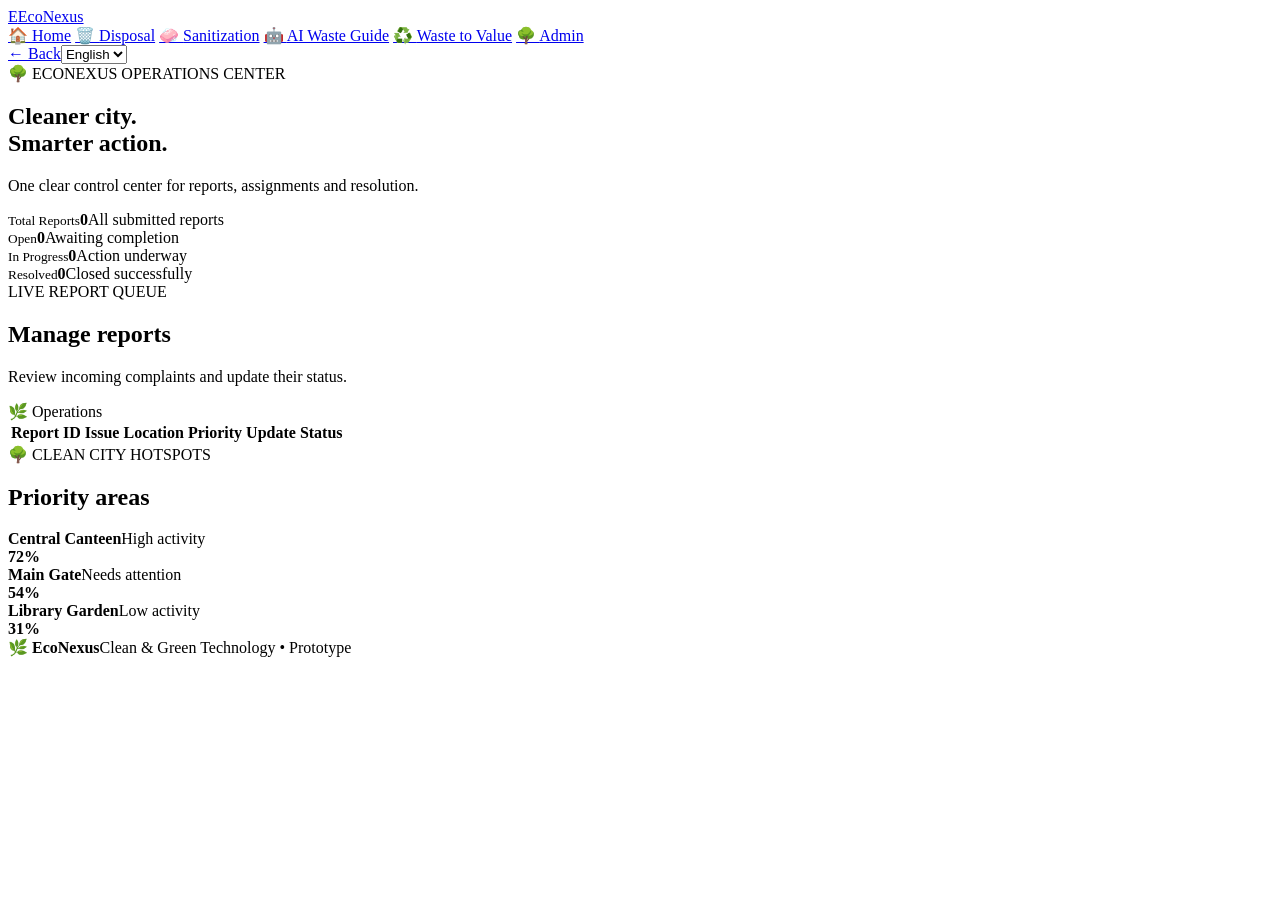
==== admin.html @ 4cd0e3f4 "Add files via upload" ====
<!doctype html><html lang="en"><head><meta charset="UTF-8"><meta name="viewport" content="width=device-width,initial-scale=1.0"><title>Admin Operations | EcoNexus</title><link rel="stylesheet" href="assets/style.css"></head><body>
<header class="topbar"><a class="logo" href="index.html"><span class="logo-mark">E</span>EcoNexus</a><nav class="main-nav" aria-label="Primary navigation">
<a href="index.html">🏠 <span>Home</span></a>
<a href="disposal.html">🗑️ <span>Disposal</span></a>
<a href="sanitization.html">🧼 <span>Sanitization</span></a>
<a href="ai-guide.html">🤖 <span>AI Waste Guide</span></a>
<a href="t2t.html">♻️ <span>Waste to Value</span></a>
<a class="admin-link" href="admin.html">🌳 <span>Admin</span></a>
</nav><div class="header-tools"><a class="back-btn" href="index.html">← <span data-i18n="back">Back</span></a><select class="language-select" aria-label="Language"><option value="en">English</option><option value="te">తెలుగు</option><option value="hi">हिन्दी</option><option value="ta">தமிழ்</option></select></div></header>

<main class="admin-page">
<section class="admin-hero"><div class="container"><div class="eyebrow light">🌳 ECONEXUS OPERATIONS CENTER</div><h1>Cleaner city.<br><span>Smarter action.</span></h1><p class="admin-lead">One clear control center for reports, assignments and resolution.</p></div></section>
<section class="admin-content"><div class="container">
<div class="kpis admin-kpis"><div class="kpi"><small>Total Reports</small><b id="adminTotal">0</b><span>All submitted reports</span></div><div class="kpi"><small>Open</small><b id="adminOpen">0</b><span>Awaiting completion</span></div><div class="kpi"><small>In Progress</small><b id="adminProgress">0</b><span>Action underway</span></div><div class="kpi"><small>Resolved</small><b id="adminResolved">0</b><span>Closed successfully</span></div></div>
<div class="admin-panel"><div class="panel-heading"><div><div class="eyebrow">LIVE REPORT QUEUE</div><h2>Manage reports</h2><p>Review incoming complaints and update their status.</p></div><span class="badge">🌿 Operations</span></div><div class="table-wrap"><table class="data-table"><thead><tr><th>Report ID</th><th>Issue</th><th>Location</th><th>Priority</th><th>Update Status</th></tr></thead><tbody id="adminRows"></tbody></table></div></div>
<div class="admin-panel hotspot-panel"><div class="eyebrow">🌳 CLEAN CITY HOTSPOTS</div><h2>Priority areas</h2><div class="hotspot"><div><b>Central Canteen</b><span>High activity</span></div><strong>72%</strong></div><div class="bar"><i style="width:72%"></i></div><div class="hotspot"><div><b>Main Gate</b><span>Needs attention</span></div><strong>54%</strong></div><div class="bar"><i style="width:54%"></i></div><div class="hotspot"><div><b>Library Garden</b><span>Low activity</span></div><strong>31%</strong></div><div class="bar"><i style="width:31%"></i></div></div>
</div></section></main>
<footer><b>🌿 EcoNexus</b><span>Clean & Green Technology • Prototype</span></footer><div id="toast" class="toast"></div><script src="assets/app.js"></script></body></html>
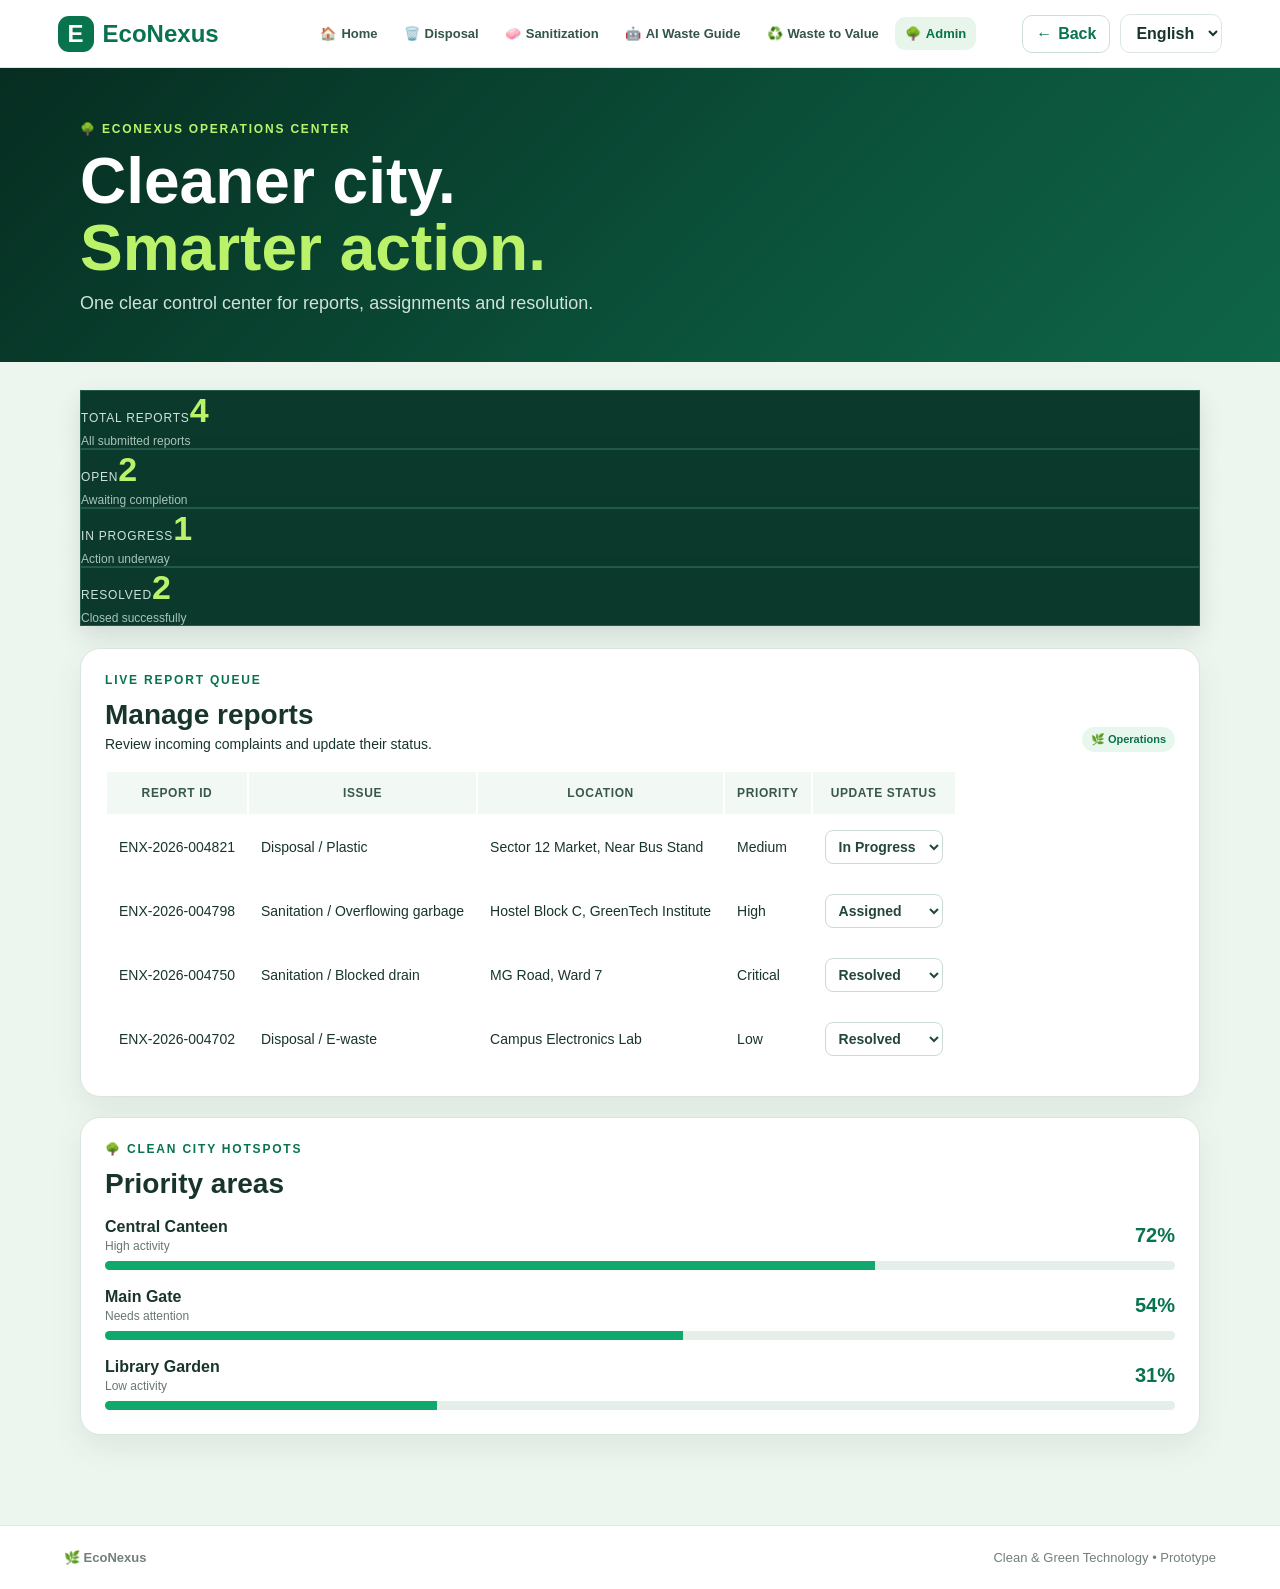
==== commit 55e7724f: "Update admin.html" ====
--- a/admin.html
+++ b/admin.html
@@ -1,4 +1,4 @@
-<!doctype html><html lang="en"><head><meta charset="UTF-8"><meta name="viewport" content="width=device-width,initial-scale=1.0"><title>Admin Operations | EcoNexus</title><link rel="stylesheet" href="assets/style.css"></head><body>
+<!doctype html><html lang="en"><head><meta charset="UTF-8"><meta name="viewport" content="width=device-width,initial-scale=1.0"><title>Admin Operations | EcoNexus</title><link rel="stylesheet" href="style.css"></head><body>
 <header class="topbar"><a class="logo" href="index.html"><span class="logo-mark">E</span>EcoNexus</a><nav class="main-nav" aria-label="Primary navigation">
 <a href="index.html">🏠 <span>Home</span></a>
 <a href="disposal.html">🗑️ <span>Disposal</span></a>
@@ -15,4 +15,4 @@
 <div class="admin-panel"><div class="panel-heading"><div><div class="eyebrow">LIVE REPORT QUEUE</div><h2>Manage reports</h2><p>Review incoming complaints and update their status.</p></div><span class="badge">🌿 Operations</span></div><div class="table-wrap"><table class="data-table"><thead><tr><th>Report ID</th><th>Issue</th><th>Location</th><th>Priority</th><th>Update Status</th></tr></thead><tbody id="adminRows"></tbody></table></div></div>
 <div class="admin-panel hotspot-panel"><div class="eyebrow">🌳 CLEAN CITY HOTSPOTS</div><h2>Priority areas</h2><div class="hotspot"><div><b>Central Canteen</b><span>High activity</span></div><strong>72%</strong></div><div class="bar"><i style="width:72%"></i></div><div class="hotspot"><div><b>Main Gate</b><span>Needs attention</span></div><strong>54%</strong></div><div class="bar"><i style="width:54%"></i></div><div class="hotspot"><div><b>Library Garden</b><span>Low activity</span></div><strong>31%</strong></div><div class="bar"><i style="width:31%"></i></div></div>
 </div></section></main>
-<footer><b>🌿 EcoNexus</b><span>Clean & Green Technology • Prototype</span></footer><div id="toast" class="toast"></div><script src="assets/app.js"></script></body></html>+<footer><b>🌿 EcoNexus</b><span>Clean & Green Technology • Prototype</span></footer><div id="toast" class="toast"></div><script src="app.js"></script></body></html>
--- a/style.css
+++ b/style.css
@@ -0,0 +1,20 @@
+:root{--green:#08734d;--green2:#10a86d;--lime:#baf36a;--dark:#09281f;--bg:#f3f8f4;--card:#fff;--text:#18352a;--muted:#66786f;--line:#dce8df;--blue:#277da8;--purple:#6c4bb2;--gold:#8a7418}
+*{box-sizing:border-box}html{scroll-behavior:smooth}body{margin:0;font-family:Inter,Arial,sans-serif;background:var(--bg);color:var(--text)}a{text-decoration:none;color:inherit}button,input,select,textarea{font:inherit}.container{width:min(1120px,92%);margin:auto}
+.topbar{position:sticky;top:0;z-index:50;background:rgba(255,255,255,.96);backdrop-filter:blur(10px);border-bottom:1px solid var(--line);display:flex;align-items:center;padding:12px 4.5%;min-height:68px}.logo{display:flex;align-items:center;gap:9px;font-size:24px;font-weight:850;color:var(--green);margin-right:auto}.logo-mark{display:grid;place-items:center;width:36px;height:36px;border-radius:11px;background:var(--green);color:#fff;font-weight:900}.header-tools{display:flex;align-items:center;gap:10px}.language-select{border:1px solid var(--line);background:#fff;color:var(--text);border-radius:10px;padding:9px 11px;font-weight:700;cursor:pointer}.back-btn{display:inline-flex;align-items:center;gap:6px;border:1px solid #cdded3;background:#fff;color:var(--green);border-radius:10px;padding:9px 13px;font-weight:800}
+.hero{padding:70px 0}.home-hero{text-align:center;padding:70px 0 42px;background:linear-gradient(135deg,#f5fbf6,#ddf4e4)}.home-hero .container{max-width:900px}.green-badge{display:inline-flex;align-items:center;padding:9px 15px;border-radius:999px;background:#dff5e7;border:1px solid #b9e3c7;color:var(--green);font-size:13px;font-weight:900;letter-spacing:1px;margin-bottom:18px}.home-hero h1{margin:0 0 12px;font-size:clamp(42px,6vw,68px);line-height:1.03}.home-hero h1 span,.page-head h1 span{color:var(--green2)}.tagline{font-size:21px;font-weight:800;color:var(--green);margin:0}.hero .lead,.home-hero .lead{font-size:17px;max-width:700px;margin:18px auto 0;line-height:1.65;color:var(--muted)}
+.dashboards{padding:32px 0 76px}.dashboard-grid{display:grid;grid-template-columns:1fr 1fr;gap:20px;max-width:1050px;margin:auto}.dashboard-card{min-height:220px;padding:27px;border-radius:22px;border:1px solid var(--line);display:flex;gap:19px;align-items:flex-start;box-shadow:0 12px 30px rgba(23,77,50,.07);transition:.2s;position:relative;overflow:hidden}.dashboard-card:hover{transform:translateY(-5px);box-shadow:0 18px 38px rgba(23,77,50,.13)}.dashboard-icon{width:66px;height:66px;border-radius:19px;display:grid;place-items:center;font-size:35px;flex:none;background:#fff;box-shadow:0 7px 18px rgba(0,0,0,.08)}.dashboard-label{font-size:12px;letter-spacing:1.8px;font-weight:900;color:var(--green)}.dashboard-card h2{font-size:28px;margin:7px 0 8px}.dashboard-card p{font-size:15px;line-height:1.55;margin:0 0 18px;color:var(--muted)}.dashboard-action{font-size:14px;font-weight:900;color:var(--green)}.disposal-dash{background:linear-gradient(135deg,#f2fff5,#d9f4df)}.sanitation-dash{background:linear-gradient(135deg,#f1fbff,#d8f0f3)}.ai-dash{background:linear-gradient(135deg,#f7f2ff,#e7def8)}.ai-dash .dashboard-label{color:var(--purple)}.t2t-dash{background:linear-gradient(135deg,#fffdf0,#f2edc8)}.t2t-dash .dashboard-label{color:var(--gold)}
+.page-head{padding:48px 0 22px}.page-head h1{font-size:clamp(38px,5vw,52px);margin:0 0 10px}.page-head .lead{margin:0;max-width:720px}.eyebrow{color:var(--green);font-size:12px;font-weight:900;letter-spacing:1.8px;margin-bottom:12px}.page-section{padding:22px 0 70px}
+.form-card{width:min(760px,100%);margin:auto;background:#fff;border:1px solid var(--line);border-radius:22px;padding:30px;box-shadow:0 14px 38px rgba(23,77,50,.08)}.form label{display:block;font-size:14px;font-weight:800;margin:0 0 17px}.form input,.form select,.form textarea{width:100%;padding:12px 13px;border:1px solid #d3e1d8;border-radius:10px;margin-top:7px;background:#fff;color:var(--text);outline:none}.form input:focus,.form select:focus,.form textarea:focus{border-color:#78b994;box-shadow:0 0 0 3px rgba(16,168,109,.08)}.form textarea{min-height:110px;resize:vertical}.upload{border:2px dashed #b9cdbf;border-radius:14px;text-align:center;padding:25px 18px;cursor:pointer;background:#f7fbf8;transition:.2s}.upload:hover{border-color:#78b994;background:#f1faf4}.upload input{display:none}.upload b{font-size:15px}.upload small{display:block;margin-top:5px;color:var(--muted);font-size:13px}.preview{max-width:100%;max-height:260px;margin-top:12px;border-radius:13px;display:none}.location-box{display:grid;grid-template-columns:1fr auto;gap:9px;align-items:center}.location-result{padding:12px;background:#eef8f1;border-radius:10px;font-size:13px;word-break:break-word;margin:-3px 0 17px}.map{height:150px;border-radius:15px;background:linear-gradient(145deg,#d9eddf,#cfe7d6);position:relative;overflow:hidden;border:1px solid #c4ddcb;margin-bottom:20px}.map:before{content:"";position:absolute;inset:0;background:repeating-linear-gradient(25deg,transparent 0 38px,#ffffff66 39px 41px),repeating-linear-gradient(115deg,transparent 0 55px,#ffffff55 56px 58px)}.pin{position:absolute;background:var(--green);color:#fff;border-radius:50%;width:38px;height:38px;display:grid;place-items:center;border:3px solid #fff;box-shadow:0 4px 12px #0002}
+.btn{display:inline-flex;align-items:center;justify-content:center;gap:8px;border:0;border-radius:11px;padding:12px 17px;font-weight:850;cursor:pointer}.primary{background:var(--green);color:#fff}.primary:hover{background:#075d3f}.secondary{background:#fff;color:var(--green);border:1px solid #cdded3}.lime{background:var(--lime);color:#183b27}.btn.full{width:100%}
+.dark{background:linear-gradient(135deg,#09281f,#0d3a2d);color:#fff;min-height:calc(100vh - 68px);padding-bottom:70px}.dark .page-head p{color:#b7cbc2}.ai-layout{display:grid;grid-template-columns:1fr 1fr;gap:20px}.ai-card{background:#fff;color:var(--text);border-radius:22px;padding:28px;border:1px solid #dce8df}.ai-upload{border:2px dashed #6b8f81;border-radius:15px;padding:26px;text-align:center;background:#113b2f}.ai-upload input{width:100%;margin:16px 0}.result{min-height:350px;background:#10392d;border:1px solid #416958;border-radius:22px;padding:28px;color:#fff}.result p{color:#b7cbc2}.bar{height:9px;background:#2b5647;border-radius:9px;overflow:hidden}.bar i{display:block;height:100%;background:var(--lime)}.dark .back-btn{color:var(--green)}
+.reuse-card{width:min(760px,100%);margin:auto;background:#fff;border:1px solid var(--line);border-radius:22px;padding:30px;box-shadow:0 14px 38px rgba(23,77,50,.08)}.reuse-result{margin-top:22px;padding:22px;border-radius:16px;background:#f2faf4;border:1px solid #d8eadc}.reuse-result h2{margin:0 0 8px}.reuse-options{display:grid;grid-template-columns:repeat(3,1fr);gap:14px;margin-top:20px}.mini-card{padding:18px;border:1px solid var(--line);border-radius:16px;background:#fbfdfb}.mini-card h3{font-size:18px;margin:8px 0}.mini-card p{font-size:14px;margin:0 0 14px}.service-icon{font-size:30px}.badge{display:inline-block;padding:6px 9px;border-radius:20px;background:#e8f7ed;color:var(--green);font-size:11px;font-weight:850}
+footer{padding:24px 5%;background:#fff;border-top:1px solid var(--line);display:flex;justify-content:space-between;color:#718078;font-size:13px}.toast{position:fixed;right:20px;bottom:20px;background:#12382d;color:#fff;padding:13px 17px;border-radius:10px;z-index:100;opacity:0;transform:translateY(10px);transition:.2s;pointer-events:none}.toast.show{opacity:1;transform:none}.notice{padding:14px 16px;border-radius:12px;background:#eef8f1;border:1px solid #d3e9d9;font-size:14px}
+@media(max-width:760px){.dashboard-grid,.ai-layout{grid-template-columns:1fr}.reuse-options{grid-template-columns:1fr}.location-box{grid-template-columns:1fr}.page-head{padding-top:35px}.form-card,.reuse-card,.ai-card,.result{padding:22px}.home-hero{padding:52px 0 35px}}
+@media(max-width:520px){.header-tools{gap:6px}.logo{font-size:21px}.back-btn{padding:8px 10px}.language-select{padding:8px}.dashboard-card{padding:22px;min-height:auto}.dashboard-icon{width:58px;height:58px;font-size:31px}.dashboard-card h2{font-size:24px}.home-hero h1{font-size:42px}.tagline{font-size:18px}footer{display:block;text-align:center}footer span{display:block;margin-top:6px}}
+
+/* Final judge-ready navigation */
+.main-nav{display:flex;align-items:center;justify-content:center;gap:6px;margin:0 auto;white-space:nowrap}.main-nav a{display:inline-flex;align-items:center;gap:5px;padding:9px 10px;border-radius:10px;color:#34554a;font-size:13px;font-weight:850;transition:.18s}.main-nav a:hover,.main-nav a.active{background:#e7f5eb;color:var(--green)}.main-nav .admin-link{background:#edf8ef;color:#075d3f}.main-nav .admin-link:hover{background:#dff1e4}.topbar .header-tools{flex:none}.home-hero{position:relative;overflow:hidden}.home-hero:after{content:'🌳  🌿  🌱';position:absolute;right:4%;bottom:10px;font-size:28px;opacity:.55;letter-spacing:7px}.green-badge{box-shadow:0 6px 18px rgba(8,115,77,.10)}
+.admin-page{background:#edf5ef;min-height:calc(100vh - 68px)}.admin-hero{background:linear-gradient(135deg,#062d21,#0b513a 58%,#0f6548);padding:54px 0 48px;color:#fff}.admin-hero .eyebrow.light{color:#baf36a}.admin-hero h1{font-size:clamp(42px,6vw,64px);line-height:1.04;margin:0 0 12px}.admin-hero h1 span{color:#baf36a}.admin-lead{color:#d0e3da;font-size:18px;max-width:650px;margin:0}.admin-content{padding:28px 0 70px}.admin-kpis{margin-bottom:22px}.admin-kpis .kpi{background:#0b3a2c;border:1px solid #235a49;box-shadow:0 10px 25px rgba(6,45,33,.12)}.admin-kpis .kpi small{font-size:12px;color:#cfe3da;text-transform:uppercase;letter-spacing:.8px}.admin-kpis .kpi b{font-size:34px;color:#baf36a;margin-top:7px}.admin-kpis .kpi span{display:block;font-size:12px;color:#a9c3b8;margin-top:4px}.admin-panel{background:#fff;border:1px solid #d8e7dd;border-radius:20px;padding:24px;box-shadow:0 12px 32px rgba(23,77,50,.08);margin-bottom:20px}.panel-heading{display:flex;align-items:flex-end;justify-content:space-between;gap:20px;margin-bottom:18px}.panel-heading h2,.hotspot-panel h2{margin:4px 0 5px;font-size:28px}.panel-heading p{margin:0;font-size:14px}.admin-panel .data-table{font-size:14px}.admin-panel .data-table th{background:#f2f8f4;color:#38584c;font-size:12px;text-transform:uppercase;letter-spacing:.6px}.admin-panel .data-table td,.admin-panel .data-table th{padding:14px 12px}.adminStatus{border:1px solid #c9dbd0;background:#fff;border-radius:8px;padding:7px 9px;color:#23483b;font-weight:750}.hotspot{display:flex;align-items:center;justify-content:space-between;margin-top:18px}.hotspot div{display:flex;flex-direction:column;gap:3px}.hotspot span{font-size:12px;color:var(--muted)}.hotspot strong{color:var(--green);font-size:20px}.hotspot-panel .bar{margin-top:8px;background:#e5eee8}.hotspot-panel .bar i{background:var(--green2)}
+@media(max-width:1000px){.main-nav{gap:2px}.main-nav a{padding:8px 6px;font-size:12px}.topbar{padding-left:2.5%;padding-right:2.5%}.logo{margin-right:8px}}@media(max-width:820px){.main-nav{order:3;width:100%;overflow-x:auto;justify-content:flex-start;padding-top:5px}.topbar{flex-wrap:wrap}.topbar .header-tools{margin-left:auto}.main-nav a{font-size:12px}.admin-kpis{grid-template-columns:1fr 1fr}.panel-heading{display:block}.panel-heading .badge{display:inline-block;margin-top:12px}}@media(max-width:520px){.main-nav a{font-size:11px;padding:7px 6px}.admin-hero{padding:40px 0}.admin-panel{padding:17px}.admin-kpis{grid-template-columns:1fr 1fr}.home-hero:after{font-size:20px;right:1%}}
+
+.page-head .page-badge{margin-bottom:10px}.page-tagline{font-size:15px;font-weight:800;color:var(--green);margin:0 0 20px}.dark .page-tagline{color:#baf36a}.dark .page-head .page-badge{background:#143f31;border-color:#2d6854;color:#baf36a}
